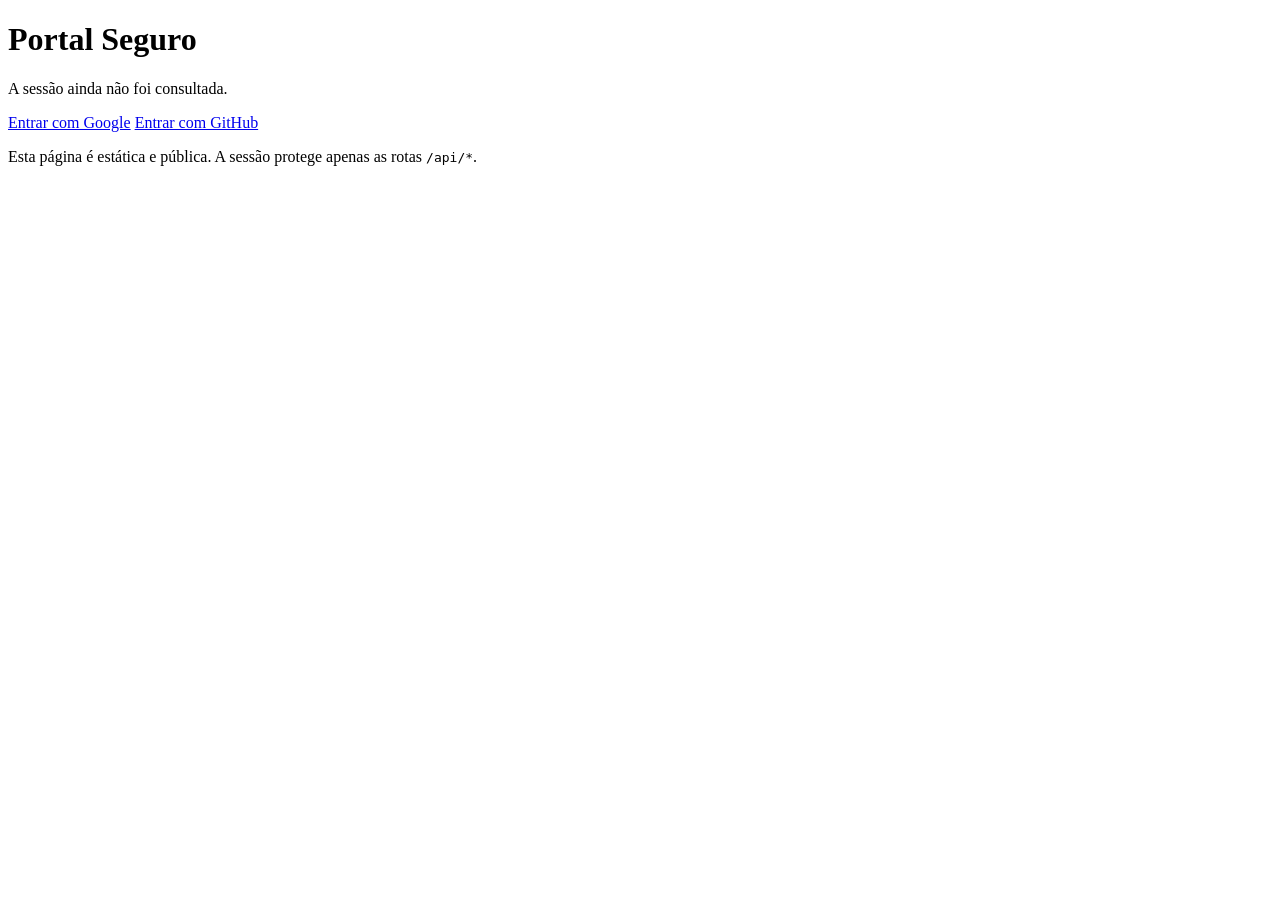
==== public/index.html @ 26fb5c67 "Add files via upload" ====
<!doctype html>
<html lang="pt-BR">
<head>
  <meta charset="utf-8">
  <meta name="viewport" content="width=device-width, initial-scale=1">
  <title>Portal Seguro | Login</title>
  <link rel="stylesheet" href="/styles.css">
</head>
<body>
  <main class="card">
    <h1>Portal Seguro</h1>
    <p id="status">A sessão ainda não foi consultada.</p>
    <div id="login" class="actions">
      <a class="btn google" href="/oauth/login/google">Entrar com Google</a>
      <a class="btn github" href="/oauth/login/github">Entrar com GitHub</a>
    </div>
    <form id="logout" method="post" action="/oauth/logout" hidden>
      <button class="btn out" type="submit">Sair</button>
    </form>
    <p class="note">Esta página é estática e pública. A sessão protege apenas as rotas <code>/api/*</code>.</p>
  </main>
  <script src="/app.js"></script>
</body>
</html>
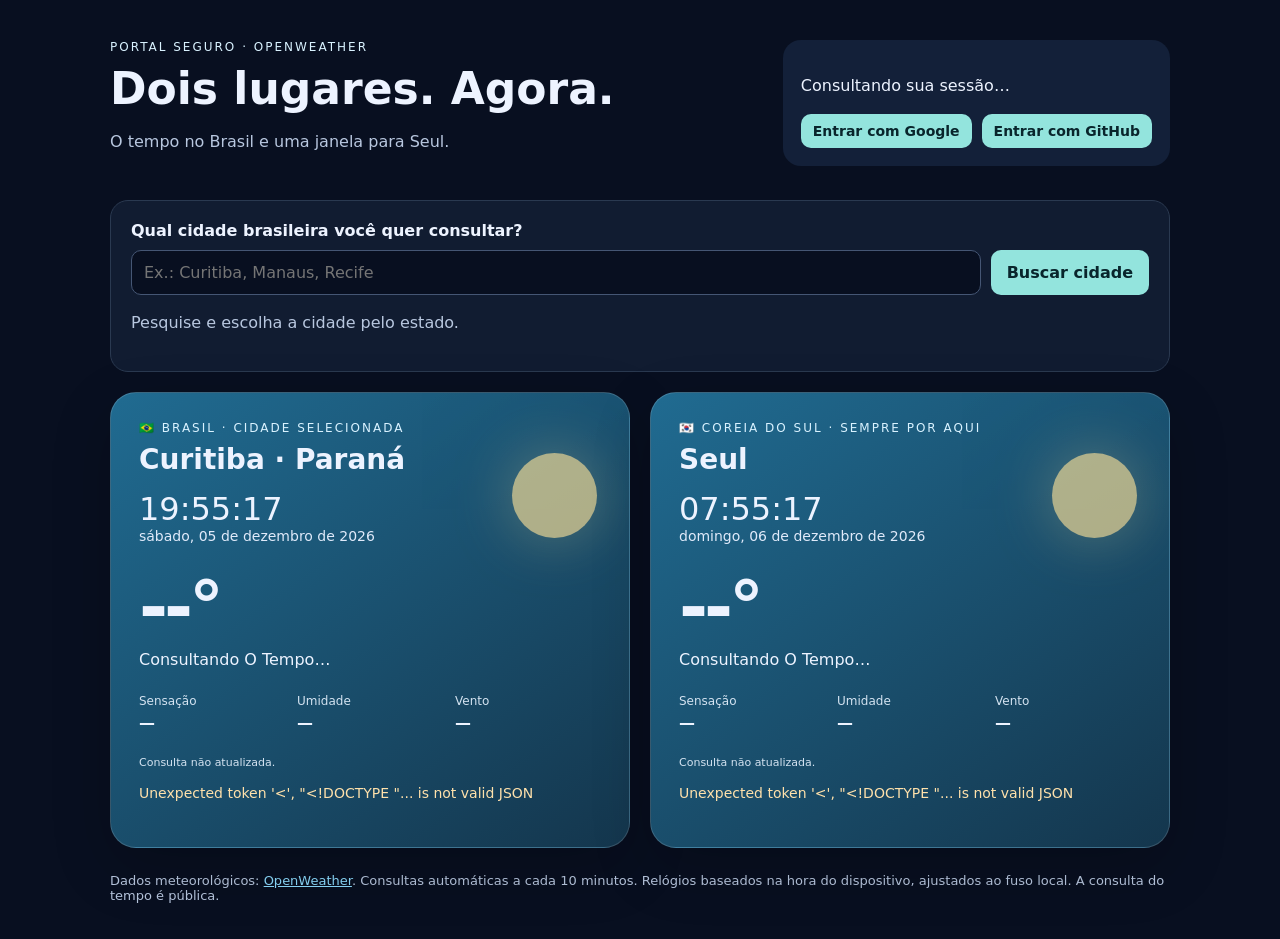
==== commit 4ac3d1a8: "Adiciona painel de clima e horários do Brasil e de Seul" ====
--- a/public/index.html
+++ b/public/index.html
@@ -1,15 +1,91 @@
 <!doctype html>
 <html lang="pt-BR">
 <head>
-  <meta charset="utf-8">
-  <meta name="viewport" content="width=device-width, initial-scale=1">
-  <title>Portal Seguro | Login</title>
-  <link rel="stylesheet" href="/styles.css">
+<meta charset="utf-8">
+<meta name="viewport" content="width=device-width,initial-scale=1">
+<title>Portal Seguro | Tempo e horários</title>
+<style>
+*{box-sizing:border-box}
+body{margin:0;background:#080f20;color:#edf3ff;font:16px system-ui,sans-serif}
+main{max-width:1100px;margin:auto;padding:36px 20px}
+a{color:#8ddcff}
+header{display:flex;justify-content:space-between;gap:24px;align-items:center;flex-wrap:wrap}
+h1{margin:8px 0;font-size:clamp(28px,5vw,44px)}
+p{line-height:1.5}
+.muted,small{color:#b8c7df}
+.session{background:#132039;padding:18px;border-radius:18px;max-width:420px}
+.actions{display:flex;gap:10px;flex-wrap:wrap}
+.btn,button{background:#93e4dd;color:#09252c;border:0;border-radius:10px;padding:12px 16px;cursor:pointer;text-decoration:none;font:inherit;font-weight:650}
+.session .btn{font-size:14px;padding:9px 12px}
+button:disabled{opacity:.55;cursor:wait}
+[hidden]{display:none!important}
+.search{margin:30px 0 20px;padding:20px;background:#111c31;border:1px solid #2a3950;border-radius:18px}
+label{display:block;margin-bottom:10px;font-weight:650}
+.search-row{display:flex;gap:10px}
+input{min-width:0;flex:1;border:1px solid #455674;background:#080f20;color:white;border-radius:10px;padding:12px;font:inherit}
+input:focus,button:focus-visible,a:focus-visible{outline:3px solid #80ded5;outline-offset:3px}
+#results{display:flex;gap:10px;flex-wrap:wrap;margin-top:12px}
+#results button{background:#263855;color:white}
+.grid{display:grid;grid-template-columns:1fr 1fr;gap:20px}
+.weather{position:relative;overflow:hidden;isolation:isolate;min-height:440px;border:1px solid #ffffff26;border-radius:26px;padding:28px;background:linear-gradient(145deg,#206b91,#14364d);box-shadow:0 20px 60px #0003}
+.weather.night{background:linear-gradient(145deg,#263459,#101b32)}
+.weather.rain,.weather.thunder{background:linear-gradient(145deg,#3a536c,#1c293c)}
+.weather.snow{background:linear-gradient(145deg,#436881,#25384f)}
+.weather.mist{background:linear-gradient(145deg,#586a79,#293c50)}
+.weather>*:not(.scene){position:relative;z-index:1}
+.country{letter-spacing:2px;font-size:12px;text-transform:uppercase;color:#d9f2ff}
+h2{font-size:28px;margin:8px 0}
+.clock{font-variant-numeric:tabular-nums;font-size:32px;margin-top:14px}
+.date{font-size:14px;color:#e0eafa}
+.temp{font-size:70px;font-weight:700;letter-spacing:-4px;margin-top:22px}
+.description{text-transform:capitalize;margin:0 0 22px}
+.metrics{display:grid;grid-template-columns:repeat(3,1fr);gap:12px}
+.metrics span{display:block;font-size:12px;color:#d4e3f1}
+.metrics strong{display:block;margin-top:5px;font-size:16px}
+.updated{display:block;font-size:11px;margin-top:24px;color:#d4e3f1}
+.error{color:#ffe1ab;font-size:14px;min-height:22px}
+.scene{position:absolute;inset:0;z-index:0;pointer-events:none;opacity:.65}
+.orb{position:absolute;right:32px;top:60px;width:85px;height:85px;border-radius:50%;background:#ffe398;box-shadow:0 0 60px #ffe39870;animation:pulse 5s ease-in-out infinite}
+.night .orb{background:#d9e8ff;box-shadow:0 0 40px #d9e8ff40}
+.night .orb:after{content:"";position:absolute;left:22px;top:-10px;width:78px;height:78px;border-radius:50%;background:#233153}
+.cloud{display:none;position:absolute;right:-15px;top:145px;width:180px;height:55px;border-radius:80px;background:#c6d9e5;animation:drift 9s ease-in-out infinite alternate}
+.cloud:before,.cloud:after{content:"";position:absolute;background:inherit;border-radius:50%;width:75px;height:75px;left:30px;bottom:10px}
+.cloud:after{width:100px;height:100px;left:70px;bottom:0}
+.clouds .cloud,.rain .cloud,.thunder .cloud,.snow .cloud,.mist .cloud{display:block}
+.rain .orb,.thunder .orb,.snow .orb,.mist .orb{display:none}
+.particles i{display:none;position:absolute;top:-20px;left:var(--x);animation:fall var(--speed) linear infinite;animation-delay:var(--delay)}
+.rain .particles i,.thunder .particles i{display:block;width:2px;height:18px;background:#bde7ff99}
+.snow .particles i{display:block;width:6px;height:6px;background:white;border-radius:50%}
+.thunder .scene{animation:flash 9s infinite}
+.mist .cloud{width:270px;opacity:.35}
+footer{margin-top:25px;font-size:13px;color:#b8c7df}
+@keyframes pulse{50%{transform:scale(1.08)}}
+@keyframes drift{to{transform:translateX(-45px)}}
+@keyframes fall{to{transform:translate(25px,520px)}}
+@keyframes flash{0%,93%,97%,100%{opacity:.65}94%,96%{opacity:1}}
+@media(max-width:700px){
+  .grid{grid-template-columns:1fr}
+  .search-row{flex-wrap:wrap}
+  .weather{padding:24px}
+  .session{width:100%}
+}
+@media(prefers-reduced-motion:reduce){
+  *,*:before,*:after{animation:none!important}
+  .particles{display:none}
+}
+</style>
 </head>
 <body>
-  <main class="card">
-    <h1>Portal Seguro</h1>
-    <p id="status">A sessão ainda não foi consultada.</p>
+<main>
+<header>
+  <div>
+    <span class="country">PORTAL SEGURO · OPENWEATHER</span>
+    <h1>Dois lugares. Agora.</h1>
+    <p class="muted">O tempo no Brasil e uma janela para Seul.</p>
+  </div>
+
+  <section class="session" aria-label="Sua sessão">
+    <p id="status">Consultando sua sessão…</p>
     <div id="login" class="actions">
       <a class="btn google" href="/oauth/login/google">Entrar com Google</a>
       <a class="btn github" href="/oauth/login/github">Entrar com GitHub</a>
@@ -17,8 +93,296 @@
     <form id="logout" method="post" action="/oauth/logout" hidden>
       <button class="btn out" type="submit">Sair</button>
     </form>
-    <p class="note">Esta página é estática e pública. A sessão protege apenas as rotas <code>/api/*</code>.</p>
-  </main>
-  <script src="/app.js"></script>
+  </section>
+</header>
+
+<form id="search" class="search">
+  <label for="city">Qual cidade brasileira você quer consultar?</label>
+  <div class="search-row">
+    <input id="city" placeholder="Ex.: Curitiba, Manaus, Recife"
+      required maxlength="100" autocomplete="off">
+    <button id="search-button" type="submit">Buscar cidade</button>
+  </div>
+  <p id="search-status" class="muted" role="status">
+    Pesquise e escolha a cidade pelo estado.
+  </p>
+  <div id="results"></div>
+</form>
+
+<div class="grid">
+  <article id="br" class="weather">
+    <div class="country">🇧🇷 Brasil · cidade selecionada</div>
+    <h2>Curitiba · Paraná</h2>
+    <div class="clock">--:--:--</div>
+    <div class="date"></div>
+    <div class="temp">--°</div>
+    <p class="description">Consultando o tempo…</p>
+    <div class="metrics">
+      <div><span>Sensação</span><strong data-field="feels">—</strong></div>
+      <div><span>Umidade</span><strong data-field="humidity">—</strong></div>
+      <div><span>Vento</span><strong data-field="wind">—</strong></div>
+    </div>
+    <small class="updated"></small>
+    <p class="error" role="status"></p>
+  </article>
+
+  <article id="kr" class="weather">
+    <div class="country">🇰🇷 Coreia do Sul · sempre por aqui</div>
+    <h2>Seul</h2>
+    <div class="clock">--:--:--</div>
+    <div class="date"></div>
+    <div class="temp">--°</div>
+    <p class="description">Consultando o tempo…</p>
+    <div class="metrics">
+      <div><span>Sensação</span><strong data-field="feels">—</strong></div>
+      <div><span>Umidade</span><strong data-field="humidity">—</strong></div>
+      <div><span>Vento</span><strong data-field="wind">—</strong></div>
+    </div>
+    <small class="updated"></small>
+    <p class="error" role="status"></p>
+  </article>
+</div>
+
+<footer>
+  Dados meteorológicos:
+  <a href="https://openweathermap.org/" target="_blank"
+    rel="noopener noreferrer">OpenWeather</a>.
+  Consultas automáticas a cada 10 minutos.
+  Relógios baseados na hora do dispositivo, ajustados ao fuso local.
+  A consulta do tempo é pública.
+</footer>
+</main>
+
+<script src="/app.js"></script>
+<script>
+const $ = (selector, root = document) => root.querySelector(selector);
+
+const places = {
+  br: {
+    lat: -25.4284, lon: -49.2733,
+    label: 'Curitiba · Paraná', offset: -10800, version: 0
+  },
+  kr: {
+    lat: 37.5665, lon: 126.978,
+    label: 'Seul', offset: 32400, version: 0
+  }
+};
+
+const number = value =>
+  new Intl.NumberFormat('pt-BR', {
+    maximumFractionDigits: 1
+  }).format(value);
+
+function localDate(timestamp, offset, options) {
+  return new Intl.DateTimeFormat('pt-BR', {
+    ...options,
+    timeZone: 'UTC'
+  }).format(new Date(timestamp + offset * 1000));
+}
+
+function tick() {
+  for (const [id, place] of Object.entries(places)) {
+    if (place.offset === null) continue;
+    const card = document.getElementById(id);
+
+    $('.clock', card).textContent = localDate(
+      Date.now(), place.offset, {
+        hour: '2-digit', minute: '2-digit',
+        second: '2-digit', hourCycle: 'h23'
+      }
+    );
+
+    $('.date', card).textContent = localDate(
+      Date.now(), place.offset, {
+        weekday: 'long', day: '2-digit',
+        month: 'long', year: 'numeric'
+      }
+    );
+  }
+}
+
+for (const id of Object.keys(places)) {
+  const scene = document.createElement('div');
+  scene.className = 'scene';
+  scene.setAttribute('aria-hidden', 'true');
+  scene.innerHTML =
+    '<div class="orb"></div>' +
+    '<div class="cloud"></div>' +
+    '<div class="particles"></div>';
+
+  for (let n = 0; n < 24; n++) {
+    const particle = document.createElement('i');
+    particle.style.cssText =
+      `--x:${n * 4.3}%;` +
+      `--speed:${1.2 + (n % 5) * .4}s;` +
+      `--delay:-${n * .33}s`;
+    $('.particles', scene).append(particle);
+  }
+
+  document.getElementById(id).prepend(scene);
+}
+
+async function api(query) {
+  const response = await fetch(
+    '/api/clima?' + new URLSearchParams(query),
+    { signal: AbortSignal.timeout(15000) }
+  );
+
+  const data = await response.json();
+
+  if (!response.ok) {
+    throw new Error(data.erro || 'Falha na consulta.');
+  }
+
+  return data;
+}
+
+async function load(id) {
+  const place = places[id];
+  const card = document.getElementById(id);
+  const version = ++place.version;
+
+  $('.error', card).textContent = '';
+  $('.updated', card).textContent = 'Atualizando…';
+
+  try {
+    const data = await api({
+      lat: place.lat,
+      lon: place.lon
+    });
+
+    if (version !== place.version) return;
+
+    if (
+      !Number.isFinite(data.temperatura) ||
+      !Number.isFinite(data.fuso) ||
+      !Number.isFinite(data.atualizadoEm)
+    ) {
+      throw new Error('Resposta meteorológica inválida.');
+    }
+
+    place.offset = data.fuso;
+
+    $('h2', card).textContent = place.label;
+    $('.temp', card).textContent = number(data.temperatura) + '°';
+    $('.description', card).textContent = data.descricao;
+
+    $('[data-field="feels"]', card).textContent =
+      number(data.sensacao) + ' °C';
+
+    $('[data-field="humidity"]', card).textContent =
+      number(data.umidade) + '%';
+
+    $('[data-field="wind"]', card).textContent =
+      number(data.vento) + ' km/h';
+
+    const code = data.codigo;
+    const condition = code < 300 ? 'thunder'
+      : code < 600 ? 'rain'
+      : code < 700 ? 'snow'
+      : code < 800 ? 'mist'
+      : code === 800 ? 'clear'
+      : 'clouds';
+
+    card.className = 'weather ' + condition +
+      (data.icone.endsWith('n') ? ' night' : '');
+
+    $('.updated', card).textContent =
+      'Dados de ' +
+      localDate(data.atualizadoEm * 1000, place.offset, {
+        day: '2-digit', month: '2-digit', year: 'numeric',
+        hour: '2-digit', minute: '2-digit', hourCycle: 'h23'
+      }) +
+      ' · horário local';
+
+    tick();
+  } catch (error) {
+    if (version !== place.version) return;
+
+    $('.updated', card).textContent = 'Consulta não atualizada.';
+    $('.error', card).textContent =
+      error.name === 'TimeoutError'
+        ? 'A consulta demorou. Tentaremos novamente.'
+        : error.message;
+  }
+}
+
+$('#search').addEventListener('submit', async event => {
+  event.preventDefault();
+
+  const city = $('#city').value.trim();
+  if (!city) return;
+
+  const button = $('#search-button');
+  button.disabled = true;
+  $('#results').replaceChildren();
+  $('#search-status').textContent = 'Buscando cidades…';
+
+  try {
+    const data = await api({ cidade: city });
+
+    $('#search-status').textContent = data.locais.length
+      ? 'Selecione a cidade e confira o estado:'
+      : 'Nenhuma cidade encontrada. Tente outro nome.';
+
+    for (const location of data.locais) {
+      const option = document.createElement('button');
+      option.type = 'button';
+
+      const label = location.nome +
+        (location.estado ? ' · ' + location.estado : '');
+
+      option.textContent = label;
+
+      option.addEventListener('click', () => {
+        Object.assign(places.br, {
+          lat: location.lat,
+          lon: location.lon,
+          label
+        });
+
+        const card = $('#br');
+        $('h2', card).textContent = label;
+        $('.temp', card).textContent = '--°';
+        $('.description', card).textContent = 'Consultando o tempo…';
+
+        card.querySelectorAll('.metrics strong')
+          .forEach(el => el.textContent = '—');
+
+        $('.clock', card).textContent = '--:--:--';
+        $('.date', card).textContent = 'Consultando o fuso local…';
+        places.br.offset = null;
+        card.className = 'weather';
+
+        $('#results').replaceChildren();
+        $('#search-status').textContent =
+          'Cidade selecionada: ' + label;
+
+        load('br');
+      });
+
+      $('#results').append(option);
+    }
+  } catch (error) {
+    $('#search-status').textContent =
+      error.name === 'TimeoutError'
+        ? 'A busca demorou. Tente novamente.'
+        : error.message;
+  } finally {
+    button.disabled = false;
+  }
+});
+
+tick();
+setInterval(tick, 1000);
+
+load('br');
+load('kr');
+
+setInterval(() => {
+  load('br');
+  load('kr');
+}, 600000);
+</script>
 </body>
 </html>
